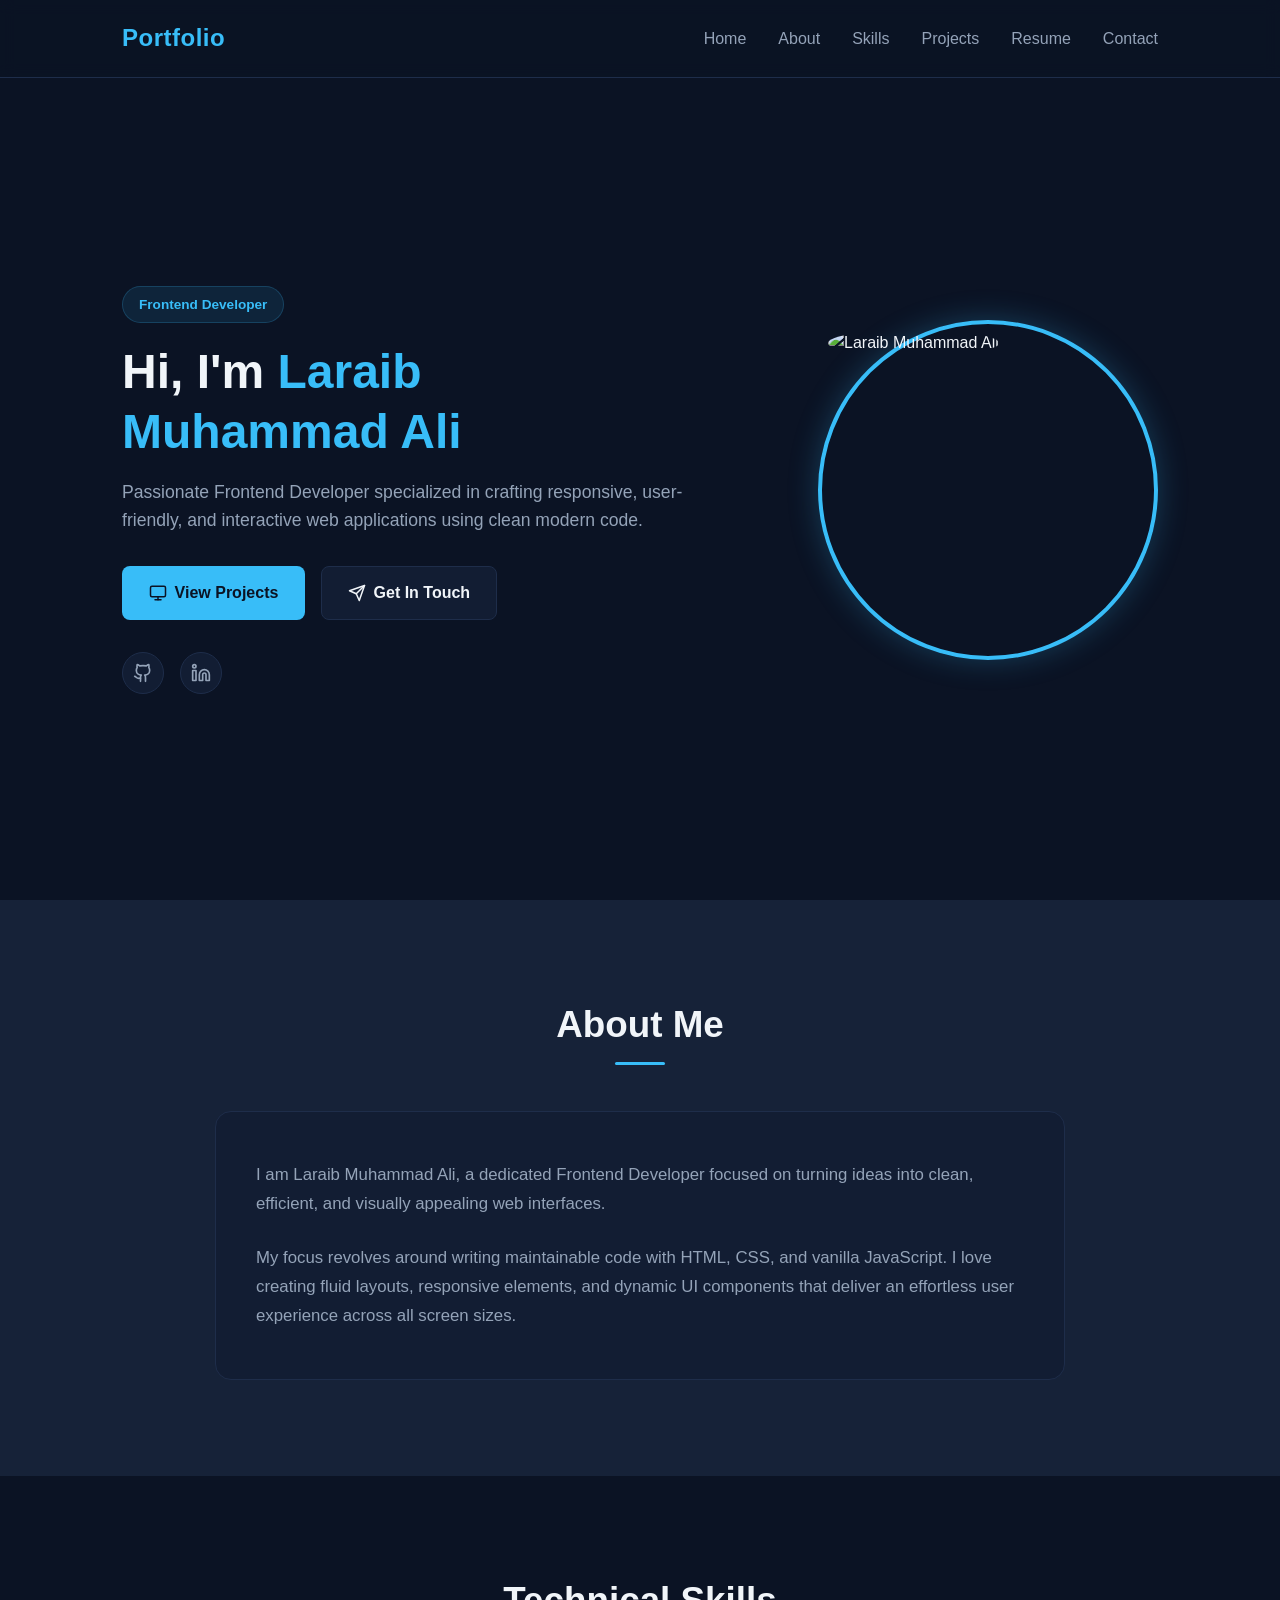
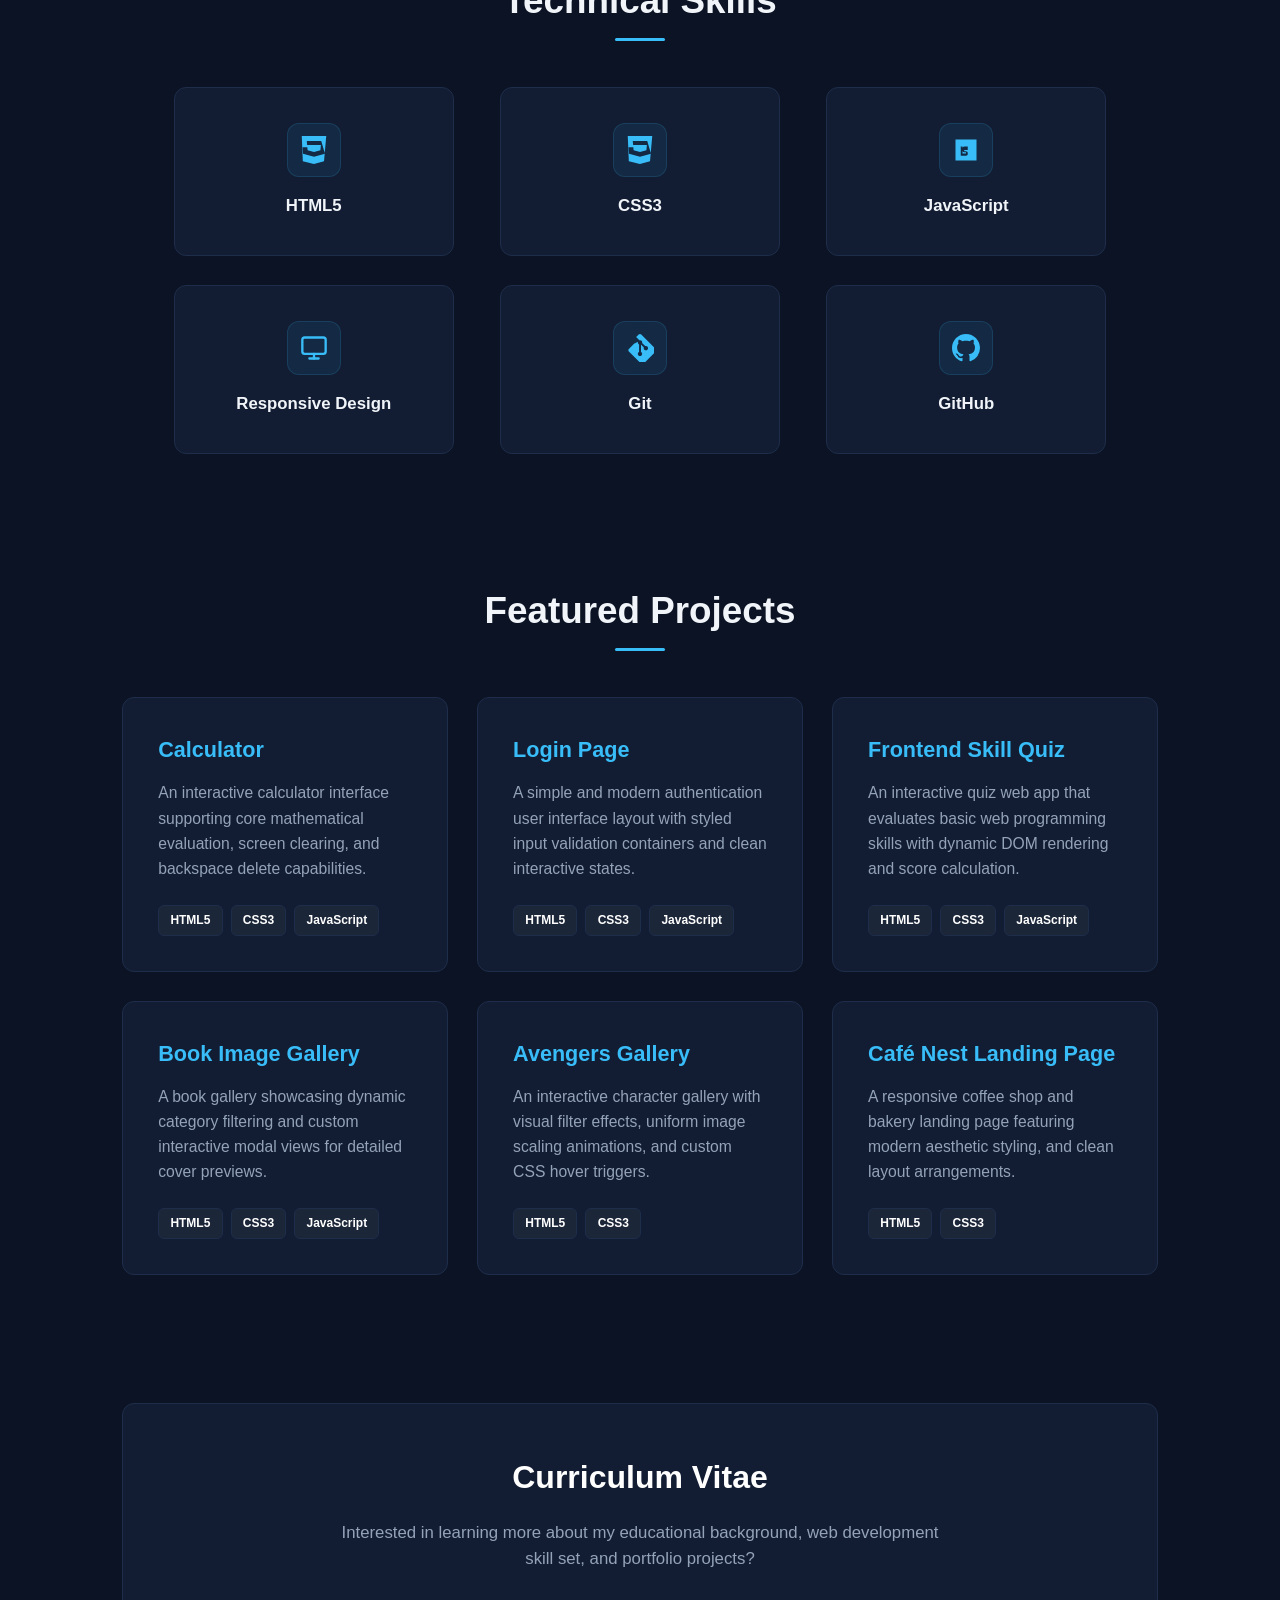
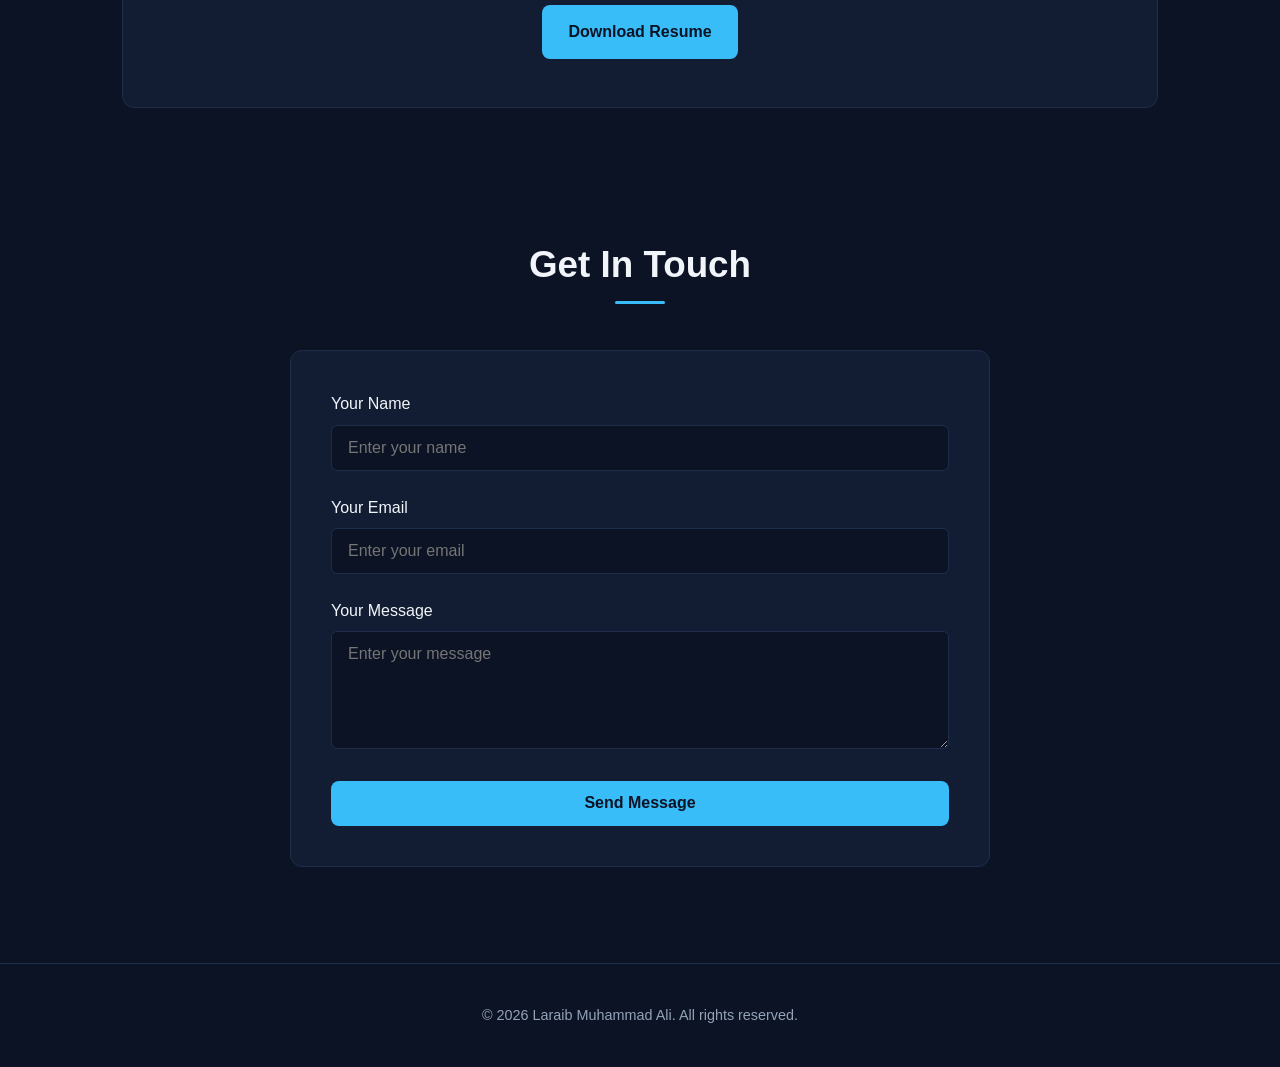
==== index.html @ 29581c3b "first commit" ====
<!DOCTYPE html>
<html lang="en">
<head>
  <meta charset="UTF-8">
  <meta name="viewport" content="width=device-width, initial-scale=1.0">
  <title>Laraib Muhammad Ali | Portfolio</title>
  <link rel="stylesheet" href="style.css">
</head>
<body>

  <header>
    <div class="header-container">
      <a href="#" class="logo">Portfolio</a>
      <nav>
        <ul class="nav-links">
          <li><a href="#home">Home</a></li>
          <li><a href="#about">About</a></li>
          <li><a href="#skills">Skills</a></li>
          <li><a href="#projects">Projects</a></li>
          <li><a href="#resume">Resume</a></li>
          <li><a href="#contact">Contact</a></li>
        </ul>
      </nav>
    </div>
  </header>

  <main>
    <section id="home" class="hero">
      <div class="hero-content">
        <span class="role-pill">Frontend Developer</span>
        <h1>Hi, I'm <span>Laraib <br> Muhammad Ali</span></h1>
        <p>Passionate Frontend Developer specialized in crafting responsive, user-friendly, and interactive web applications using clean modern code.</p>
        <div class="hero-actions">
          <a href="#projects" class="btn btn-primary">
            <svg xmlns="http://www.w3.org/2000/svg" width="18" height="18" viewBox="0 0 24 24" fill="none" stroke="currentColor" stroke-width="2" stroke-linecap="round" stroke-linejoin="round"><rect x="2" y="3" width="20" height="14" rx="2" ry="2"></rect><line x1="8" y1="21" x2="16" y2="21"></line><line x1="12" y1="17" x2="12" y2="21"></line></svg>
            View Projects
          </a>
          <a href="#contact" class="btn btn-secondary">
            <svg xmlns="http://www.w3.org/2000/svg" width="18" height="18" viewBox="0 0 24 24" fill="none" stroke="currentColor" stroke-width="2" stroke-linecap="round" stroke-linejoin="round"><line x1="22" y1="2" x2="11" y2="13"></line><polygon points="22 2 15 22 11 13 2 9 22 2"></polygon></svg>
            Get In Touch
          </a>
        </div>
        <div class="social-links">
          <a href="https://github.com/laraib726" target="_blank" rel="noopener noreferrer" class="icon-link" aria-label="GitHub">
            <svg xmlns="http://www.w3.org/2000/svg" width="20" height="20" viewBox="0 0 24 24" fill="none" stroke="currentColor" stroke-width="2" stroke-linecap="round" stroke-linejoin="round"><path d="M15 22v-4a4.8 4.8 0 0 0-1-3.5c3 0 6-2 6-5.5.08-1.25-.27-2.48-1-3.5.28-1.15.28-2.35 0-3.5 0 0-1 0-3 1.5-2.64-.5-5.36-.5-8 0C6 2 5 2 5 2c-.3 1.15-.3 2.35 0 3.5A5.403 5.403 0 0 0 4 9c0 3.5 3 5.5 6 5.5-.39.49-.68 1.05-.85 1.65-.17.6-.22 1.23-.15 1.85v4"></path><path d="M9 18c-4.51 2-5-2-7-2"></path></svg>
          </a>
          <a href="https://www.linkedin.com/in/laraib-muhammad-ali-13448a418?utm_source=share_via&utm_content=profile&utm_medium=member_android" target="_blank" rel="noopener noreferrer" class="icon-link" aria-label="LinkedIn">
            <svg xmlns="http://www.w3.org/2000/svg" width="20" height="20" viewBox="0 0 24 24" fill="none" stroke="currentColor" stroke-width="2" stroke-linecap="round" stroke-linejoin="round"><path d="M16 8a6 6 0 0 1 6 6v7h-4v-7a2 2 0 0 0-2-2 2 2 0 0 0-2 2v7h-4v-7a6 6 0 0 1 6-6z"></path><rect x="2" y="9" width="4" height="12"></rect><circle cx="4" cy="4" r="2"></circle></svg>
          </a>
        </div>
      </div>
      <div class="hero-image-container">
        <img src="./pic.jpg" alt="Laraib Muhammad Ali" class="profile-img">
      </div>
    </section>

    <section id="about" class="about-section-wrapper">
      <div class="section-title">
        <h2>About Me</h2>
      </div>
      <div class="about-card">
        <p>I am Laraib Muhammad Ali, a dedicated Frontend Developer focused on turning ideas into clean, efficient, and visually appealing web interfaces.</p>
        <p>My focus revolves around writing maintainable code with HTML, CSS, and vanilla JavaScript. I love creating fluid layouts, responsive elements, and dynamic UI components that deliver an effortless user experience across all screen sizes.</p>
      </div>
    </section>

    <section id="skills">
      <div class="section-title">
        <h2>Technical Skills</h2>
      </div>
      <div class="skills-grid">
        <div class="skill-card">
          <div class="skill-icon-wrapper">
            <svg class="skill-icon" viewBox="0 0 24 24"><path fill="currentColor" d="M1.5 0h21l-1.91 21.563L11.97 24 2.42 21.563zM18.2 4.2H5.8l.3 3.5h11.8l-.4 4.5-5.5 1.5-5.5-1.5-.2-2.5H2.2l.4 5.5 9.4 2.6 9.4-2.6z"/></svg>
          </div>
          <h3>HTML5</h3>
        </div>

        <div class="skill-card">
          <div class="skill-icon-wrapper">
            <svg class="skill-icon" viewBox="0 0 24 24"><path fill="currentColor" d="M1.5 0h21l-1.91 21.563L11.97 24 2.42 21.563zM18.2 4.2H5.8l.3 3.5h11.8l-.4 4.5-5.5 1.5-5.5-1.5-.2-2.5H2.2l.4 5.5 9.4 2.6 9.4-2.6z"/></svg>
          </div>
          <h3>CSS3</h3>
        </div>

        <div class="skill-card">
          <div class="skill-icon-wrapper">
            <svg class="skill-icon" viewBox="0 0 24 24"><path fill="currentColor" d="M3 3h18v18H3V3zm10.5 11.5c0-.83-.67-1.5-1.5-1.5h-1.5v-1h3V9H10.5c-.83 0-1.5.67-1.5 1.5v2c0 .83.67 1.5 1.5 1.5h1.5v1h-3v2h3c.83 0 1.5-.67 1.5-1.5v-2zM7.5 17h1.5v-8H7.5v8z"/></svg>
          </div>
          <h3>JavaScript</h3>
        </div>

        <div class="skill-card">
          <div class="skill-icon-wrapper">
            <svg class="skill-icon" viewBox="0 0 24 24" fill="none" stroke="currentColor" stroke-width="2" stroke-linecap="round" stroke-linejoin="round"><rect x="2" y="3" width="20" height="14" rx="2" ry="2"></rect><line x1="8" y1="21" x2="16" y2="21"></line><line x1="12" y1="17" x2="12" y2="21"></line></svg>
          </div>
          <h3>Responsive Design</h3>
        </div>

        <div class="skill-card">
          <div class="skill-icon-wrapper">
            <svg class="skill-icon" viewBox="0 0 24 24"><path fill="currentColor" d="M23.546 10.93L13.067.452c-.604-.603-1.582-.603-2.188 0L8.708 2.627l2.76 2.76c.645-.215 1.379-.07 1.889.44.516.515.655 1.258.428 1.909l2.647 2.647c.65-.227 1.393-.087 1.909.428.723.724.723 1.897 0 2.621-.724.723-1.898.723-2.622 0-.532-.532-.667-1.298-.403-1.96l-2.47-2.47v6.38c.162.08.315.19.447.323.723.724.723 1.897 0 2.621-.724.724-1.897.724-2.621 0-.724-.724-.724-1.897 0-2.621.163-.163.35-.285.55-.362v-6.44c-.2-.077-.387-.199-.55-.362-.533-.533-.667-1.299-.402-1.96L6.87 8.358l-4.42 4.42c-.603.603-.603 1.581 0 2.185l10.48 10.478c.603.604 1.582.604 2.186 0l10.43-10.43c.603-.603.603-1.582 0-2.185z"/></svg>
          </div>
          <h3>Git</h3>
        </div>

        <div class="skill-card">
          <div class="skill-icon-wrapper">
            <svg class="skill-icon" viewBox="0 0 24 24"><path fill="currentColor" d="M12 0C5.37 0 0 5.37 0 12c0 5.31 3.435 9.795 8.205 11.385.6.105.825-.255.825-.57 0-.285-.015-1.23-.015-2.235-3.015.555-3.795-.735-4.035-1.41-.135-.345-.72-1.41-1.23-1.695-.42-.225-1.02-.78-.015-.795.945-.015 1.62.87 1.845 1.23 1.08 1.815 2.805 1.305 3.495.99.105-.78.42-1.305.765-1.605-2.67-.3-5.46-1.335-5.46-5.925 0-1.305.465-2.385 1.23-3.225-.12-.3-.54-1.53.12-3.18 0 0 1.005-.315 3.3 1.23.96-.27 1.98-.405 3-.405s2.04.135 3 .405c2.295-1.56 3.3-1.23 3.3-1.23.66 1.65.24 2.88.12 3.18.765.84 1.23 1.905 1.23 3.225 0 4.605-2.805 5.625-5.475 5.925.435.375.81 1.095.81 2.22 0 1.605-.015 2.895-.015 3.3 0 .315.225.69.825.57A12.02 12.02 0 0024 12c0-6.63-5.37-12-12-12z"/></svg>
          </div>
          <h3>GitHub</h3>
        </div>
      </div>
    </section>

    <section id="projects">
      <div class="section-title">
        <h2>Featured Projects</h2>
      </div>
      <div class="projects-grid">
        
        <article class="project-card">
          <h3 class="project-title">
        <a href="projects/calculator/index.html" target="_blank">Calculator </a>
         </h3>
          <p>An interactive calculator interface supporting core mathematical evaluation, screen clearing, and backspace delete capabilities.</p>
          <div class="project-tech">
            <span>HTML5</span>
            <span>CSS3</span>
            <span>JavaScript</span>
          </div>
        </article>

        <article class="project-card">
           <h3 class="project-title">
        <a href="projects/Login pg/index.html" target="_blank">Login Page</a>
         </h3>
          <p>A simple and modern authentication user interface layout with styled input validation containers and clean interactive states.</p>
          <div class="project-tech">
            <span>HTML5</span>
            <span>CSS3</span>
            <span>JavaScript</span>
          </div>
        </article>

        <article class="project-card">
          <h3 class="project-title">
        <a href="projects/Frontend skill quiz/index.html" target="_blank">Frontend Skill Quiz</a>
         </h3>
          <p>An interactive quiz web app that evaluates basic web programming skills with dynamic DOM rendering and score calculation.</p>
          <div class="project-tech">
            <span>HTML5</span>
            <span>CSS3</span>
            <span>JavaScript</span>
          </div>
        </article>

        <article class="project-card">
         <h3 class="project-title">
        <a href="projects/Image Gallery/index.html" target="_blank">Book Image Gallery</a>
         </h3>
          <p>A book gallery showcasing dynamic category filtering and custom interactive modal views for detailed cover previews.</p>
          <div class="project-tech">
            <span>HTML5</span>
            <span>CSS3</span>
            <span>JavaScript</span>
          </div>
        </article>

        <article class="project-card">
       <h3 class="project-title">
        <a href="projects/Avengers/task.html" target="_blank">Avengers  Gallery</a>
         </h3>
          <p>An interactive character gallery with visual filter effects, uniform image scaling animations, and custom CSS hover triggers.</p>
          <div class="project-tech">
            <span>HTML5</span>
            <span>CSS3</span>
          </div>
        </article>

        <article class="project-card">
          <h3 class="project-title">
        <a href="projects/Cafe Nest/index.html" target="_blank">Café Nest Landing Page</a>
         </h3>
          <p>A responsive coffee shop and bakery landing page featuring modern aesthetic styling, and clean layout arrangements.</p>
          <div class="project-tech">
            <span>HTML5</span>
            <span>CSS3</span>
          </div>
        </article>

      </div>
    </section>

    <section id="resume">
      <div class="resume-card">
        <h2>Curriculum Vitae</h2>
        <p>Interested in learning more about my educational background, web development skill set, and portfolio projects?</p>
        <a href="CV.pdf" target="_blank" download class="btn btn-primary">Download Resume</a>
      </div>
    </section>

    <section id="contact">
      <div class="section-title">
        <h2>Get In Touch</h2>
      </div>
      <div class="contact-card">
        <form id="contact-form">
          <div class="form-group">
            <label for="name">Your Name</label>
            <input type="text" id="name" required placeholder="Enter your name">
          </div>
          <div class="form-group">
            <label for="email">Your Email</label>
            <input type="email" id="email" required placeholder="Enter your email">
          </div>
          <div class="form-group">
            <label for="message">Your Message</label>
            <textarea id="message" rows="5" required placeholder="Enter your message"></textarea>
          </div>
          <button type="submit" class="btn btn-primary submit-btn">Send Message</button>
        </form>
      </div>
    </section>
  </main>

  <footer>
    <p>&copy; 2026 Laraib Muhammad Ali. All rights reserved.</p>
  </footer>
  <script src="script.js"></script>

</body>
</html>
---- style.css ----
:root {
  --bg-color: rgb(11, 19, 36);
  --card-bg: rgb(18, 29, 51);
  --accent-color: #38bdf8;
  --accent-glow: rgba(56, 189, 248, 0.25);
  --text-main: rgb(241, 245, 249);
  --text-muted: rgb(148, 163, 184);
  --border-color: rgb(30, 45, 74);
}

* {
  margin: 0;
  padding: 0;
  box-sizing: border-box;
}

html {
  scroll-behavior: smooth;
  font-family: 'Segoe UI', Tahoma, Geneva, Verdana, sans-serif;
  overflow-x: hidden;
}

body {
  background-color: var(--bg-color);
  color: var(--text-main);
  line-height: 1.6;
  overflow-x: hidden;
}

header {
  position: fixed;
  top: 0;
  left: 0;
  width: 100%;
  background: rgba(11, 19, 36, 0.95);
  border-bottom: 1px solid var(--border-color);
  z-index: 1000;
  backdrop-filter: blur(8px);
}

.header-container {
  max-width: 1100px;
  margin: 0 auto;
  padding: 1.2rem 2rem;
  display: flex;
  justify-content: space-between;
  align-items: center;
}

.logo {
  font-size: 1.5rem;
  font-weight: 700;
  color: var(--accent-color);
  text-decoration: none;
  letter-spacing: 0.5px;
}

.nav-links {
  display: flex;
  list-style: none;
  gap: 2rem;
}

.nav-links a {
  color: var(--text-muted);
  text-decoration: none;
  font-weight: 500;
  transition: color 0.3s ease;
}

.nav-links a:hover {
  color: var(--accent-color);
}

main {
  max-width: 1100px;
  margin: 0 auto;
  padding: 0 2rem;
}

section {
  padding: 6rem 0 2rem;
}

.section-title {
  margin-bottom: 3.5rem;
  text-align: center;
}

.section-title h2 {
  font-size: 2.3rem;
  color: var(--text-main);
  position: relative;
  display: inline-block;
  font-weight: 700;
}

.section-title h2::after {
  content: '';
  position: absolute;
  bottom: -10px;
  left: 50%;
  transform: translateX(-50%);
  width: 50px;
  height: 3px;
  background-color: var(--accent-color);
  border-radius: 2px;
}

.role-pill {
  display: inline-block;
  background-color: rgba(56, 189, 248, 0.1);
  color: var(--accent-color);
  padding: 0.4rem 1rem;
  border-radius: 20px;
  font-size: 0.85rem;
  font-weight: 600;
  border: 1px solid rgba(56, 189, 248, 0.2);
  margin-bottom: 1.2rem;
}

.btn {
  display: inline-flex;
  align-items: center;
  gap: 0.5rem;
  padding: 0.8rem 1.6rem;
  border-radius: 8px;
  font-weight: 600;
  text-decoration: none;
  cursor: pointer;
  transition: all 0.3s ease;
  border: 1px solid transparent;
}

.btn-primary {
  background-color: var(--accent-color);
  color: var(--bg-color);
}

.btn-primary:hover {
  box-shadow: 0 0 15px var(--accent-glow);
  transform: translateY(-2px);
}

.btn-secondary {
  border-color: var(--border-color);
  color: var(--text-main);
  background: var(--card-bg);
}

.btn-secondary:hover {
  border-color: var(--accent-color);
  color: var(--accent-color);
  transform: translateY(-2px);
}

.hero {
  min-height: 100vh;
  display: flex;
  align-items: center;
  justify-content: space-between;
  gap: 3rem;
  padding-top: 7rem;
}

.hero-content {
  flex: 1;
  max-width: 600px;
}

.hero h1 {
  font-size: 3rem;
  line-height: 1.25;
  margin-bottom: 1rem;
}

.hero h1 span {
  color: var(--accent-color);
}

.hero p {
  font-size: 1.1rem;
  color: var(--text-muted);
  margin-bottom: 2rem;
}

.hero-actions {
  display: flex;
  gap: 1rem;
  margin-bottom: 2rem;
}

.social-links {
  display: flex;
  gap: 1rem;
}

.icon-link {
  color: var(--text-muted);
  display: flex;
  align-items: center;
  justify-content: center;
  width: 42px;
  height: 42px;
  border: 1px solid var(--border-color);
  border-radius: 50%;
  background-color: var(--card-bg);
  transition: all 0.3s ease;
}

.icon-link:hover {
  color: var(--accent-color);
  border-color: var(--accent-color);
  transform: translateY(-3px);
  box-shadow: 0 0 12px var(--accent-glow);
}

.hero-image-container {
  flex-shrink: 0;
  width: 340px;
  height: 340px;
  border-radius: 50%;
  border: 4px solid var(--accent-color);
  padding: 6px;
  box-shadow: 0 0 30px var(--accent-glow);
  transition: transform 0.4s ease;
}

.hero-image-container:hover {
  transform: scale(1.03);
}

.profile-img {
  width: 100%;
  height: 100%;
  border-radius: 50%;
  object-fit: cover;
  object-position: center 10%; 
}

.about-section-wrapper {
  background-color: #162238;
  width: 100vw;
  margin-left: calc(50% - 50vw);
  margin-right: calc(50% - 50vw);
  padding: 6rem max(2rem, calc((100vw - 1100px) / 2)) 6rem;
}

.about-card {
  background-color: var(--card-bg);
  padding: 3rem 2.5rem;
  max-width: 850px;
  margin: 0 auto;
  border-radius: 16px;
  border: 1px solid var(--border-color);
  transition: all 0.3s ease;
}

.about-card:hover {
  border-color: var(--accent-color);
  transform: translateY(-6px);
  box-shadow: 0 8px 25px var(--accent-glow);
}

.about-card p {
  color: var(--text-muted);
  font-size: 1.05rem;
  line-height: 1.75;
  margin-bottom: 1.5rem;
}

.about-card p:last-child {
  margin-bottom: 0;
}

.skills-grid {
  display: grid;
  grid-template-columns: repeat(auto-fit, minmax(220px, 1fr));
  gap: 1.8rem;
  max-width: 950px;
  margin: 0 auto;
  justify-content: center;
  justify-items: center;
}

.skill-card {
  background-color: var(--card-bg);
  border: 1px solid var(--border-color);
  border-radius: 12px;
  padding: 2.2rem 1.5rem;
  display: flex;
  flex-direction: column;
  align-items: center;
  justify-content: center;
  gap: 1rem;
  transition: all 0.3s ease;
  cursor: default;
  width: 100%;
  max-width: 280px;
}

.skill-card:hover {
  border-color: var(--accent-color);
  transform: translateY(-6px);
  box-shadow: 0 8px 25px var(--accent-glow);
}

.skill-icon-wrapper {
  width: 54px;
  height: 54px;
  background-color: rgba(56, 189, 248, 0.08);
  border-radius: 12px;
  display: flex;
  align-items: center;
  justify-content: center;
  border: 1px solid rgba(56, 189, 248, 0.15);
  transition: transform 0.3s ease;
}

.skill-card:hover .skill-icon-wrapper {
  transform: scale(1.1);
  background-color: rgba(56, 189, 248, 0.15);
}

.skill-icon {
  width: 28px;
  height: 28px;
  color: var(--accent-color);
}

.skill-card h3 {
  font-size: 1.05rem;
  font-weight: 600;
  color: var(--text-main);
  text-align: center;
}

.projects-grid {
  display: grid;
  grid-template-columns: repeat(auto-fit, minmax(300px, 1fr));
  gap: 1.8rem;
}

.project-card {
  background-color: var(--card-bg);
  border-radius: 12px;
  border: 1px solid var(--border-color);
  padding: 2.2rem;
  transition: all 0.3s ease;
  display: flex;
  flex-direction: column;
}

.project-card:hover {
  transform: translateY(-6px);
  border-color: var(--accent-color);
  box-shadow: 0 8px 24px rgba(0, 0, 0, 0.3);
}

.project-title,
.project-card h3 {
  font-size: 1.35rem;
  margin-bottom: 0.8rem;
  color: var(--accent-color);
  font-weight: 600;
}
.project-title a {
    color: inherit;
    text-decoration: none;
}

.project-title a:hover {
    text-decoration: underline;
}

.project-card p {
  color: var(--text-muted);
  font-size: 0.98rem;
  line-height: 1.6;
  margin-bottom: 1.5rem;
}

.project-tech {
  display: flex;
  gap: 0.5rem;
  flex-wrap: wrap;
  margin-top: auto;
}

.project-tech span {
  background-color: rgba(30, 41, 59, 0.8);
  color: #ffffff;
  font-size: 0.75rem;
  font-weight: 600;
  padding: 0.3rem 0.7rem;
  border-radius: 6px;
  border: 1px solid var(--border-color);
}

.resume-card {
  background-color: var(--card-bg);
  border: 1px solid var(--border-color);
  border-radius: 12px;
  padding: 3rem;
  text-align: center;
  transition: all 0.3s ease;
}

.resume-card:hover {
  border-color: var(--accent-color);
  box-shadow: 0 0 20px var(--accent-glow);
}

.resume-card h2 {
  font-size: 2rem;
  margin-bottom: 1rem;
  color: #ffffff;
}

.resume-card p {
  color: var(--text-muted);
  max-width: 600px;
  margin: 0 auto 2rem;
  font-size: 1.05rem;
}

.contact-card {
  background-color: var(--card-bg);
  border: 1px solid var(--border-color);
  border-radius: 12px;
  padding: 2.5rem;
  max-width: 700px;
  margin: 0 auto;
}

.form-group {
  margin-bottom: 1.5rem;
}

.form-group label {
  display: block;
  margin-bottom: 0.5rem;
  color: var(--text-main);
  font-weight: 500;
}

.form-group input,
.form-group textarea {
  width: 100%;
  padding: 0.8rem 1rem;
  background-color: var(--bg-color);
  border: 1px solid var(--border-color);
  border-radius: 6px;
  color: var(--text-main);
  font-family: inherit;
  font-size: 1rem;
  transition: border-color 0.3s ease;
}

.form-group input:focus,
.form-group textarea:focus {
  outline: none;
  border-color: var(--accent-color);
}

.submit-btn {
  width: 100%;
  font-size: 1rem;
  justify-content: center;
}

footer {
  text-align: center;
  padding: 2.5rem 0;
  border-top: 1px solid var(--border-color);
  color: var(--text-muted);
  font-size: 0.9rem;
  margin-top: 4rem;
}

@media (max-width: 850px) {
  .hero {
    flex-direction: column-reverse;
    text-align: center;
    justify-content: center;
    padding-top: 8rem;
    min-height: auto;
  }

  .hero-actions,
  .social-links {
    justify-content: center;
  }

  .hero-image-container {
    width: 240px;
    height: 240px;
  }
}

@media (max-width: 768px) {
  .header-container {
    flex-direction: column;
    padding: 1rem;
    gap: 0.8rem;
  }

  .nav-links {
    gap: 1.2rem;
    font-size: 0.85rem;
    flex-wrap: wrap;
    justify-content: center;
  }

  .hero h1 {
    font-size: 2.4rem;
  }

  section {
    padding: 4rem 0 1rem;
  }

  .about-card,
  .resume-card,
  .contact-card {
    padding: 1.5rem;
  }
}
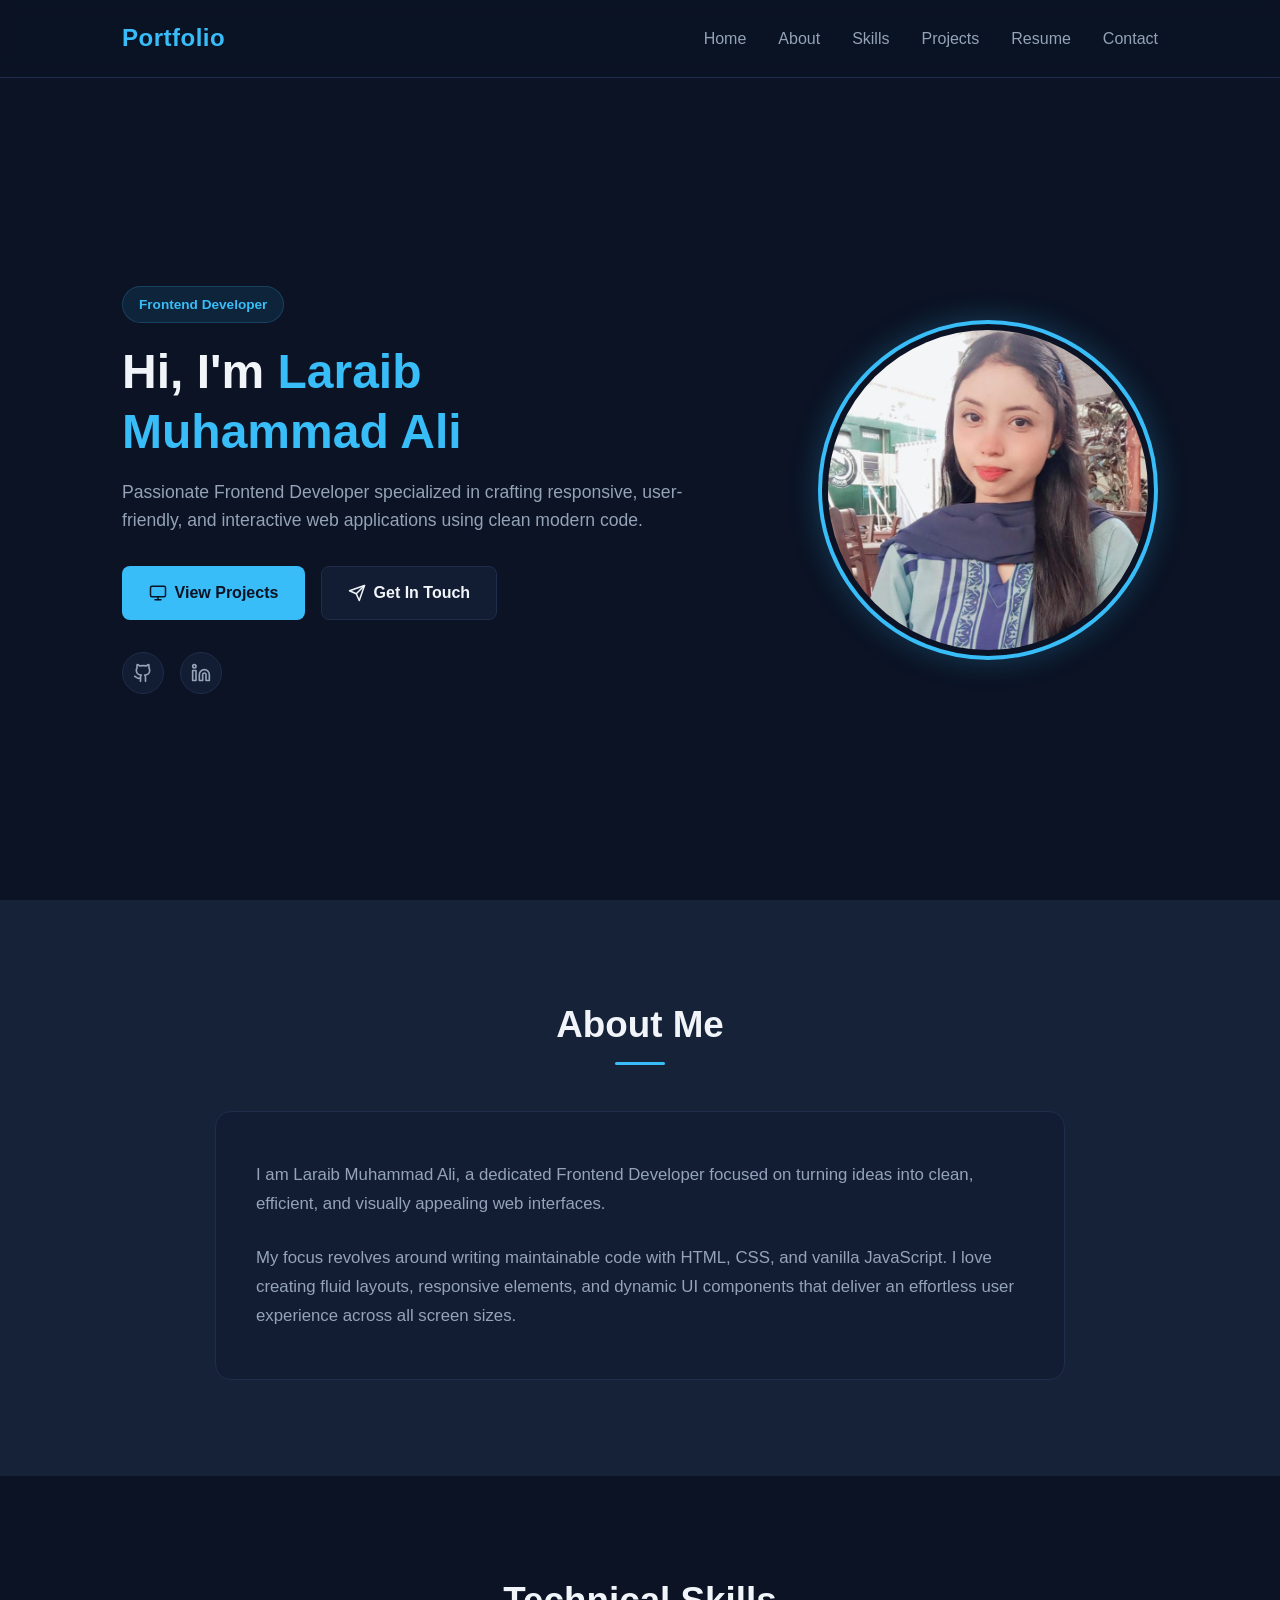
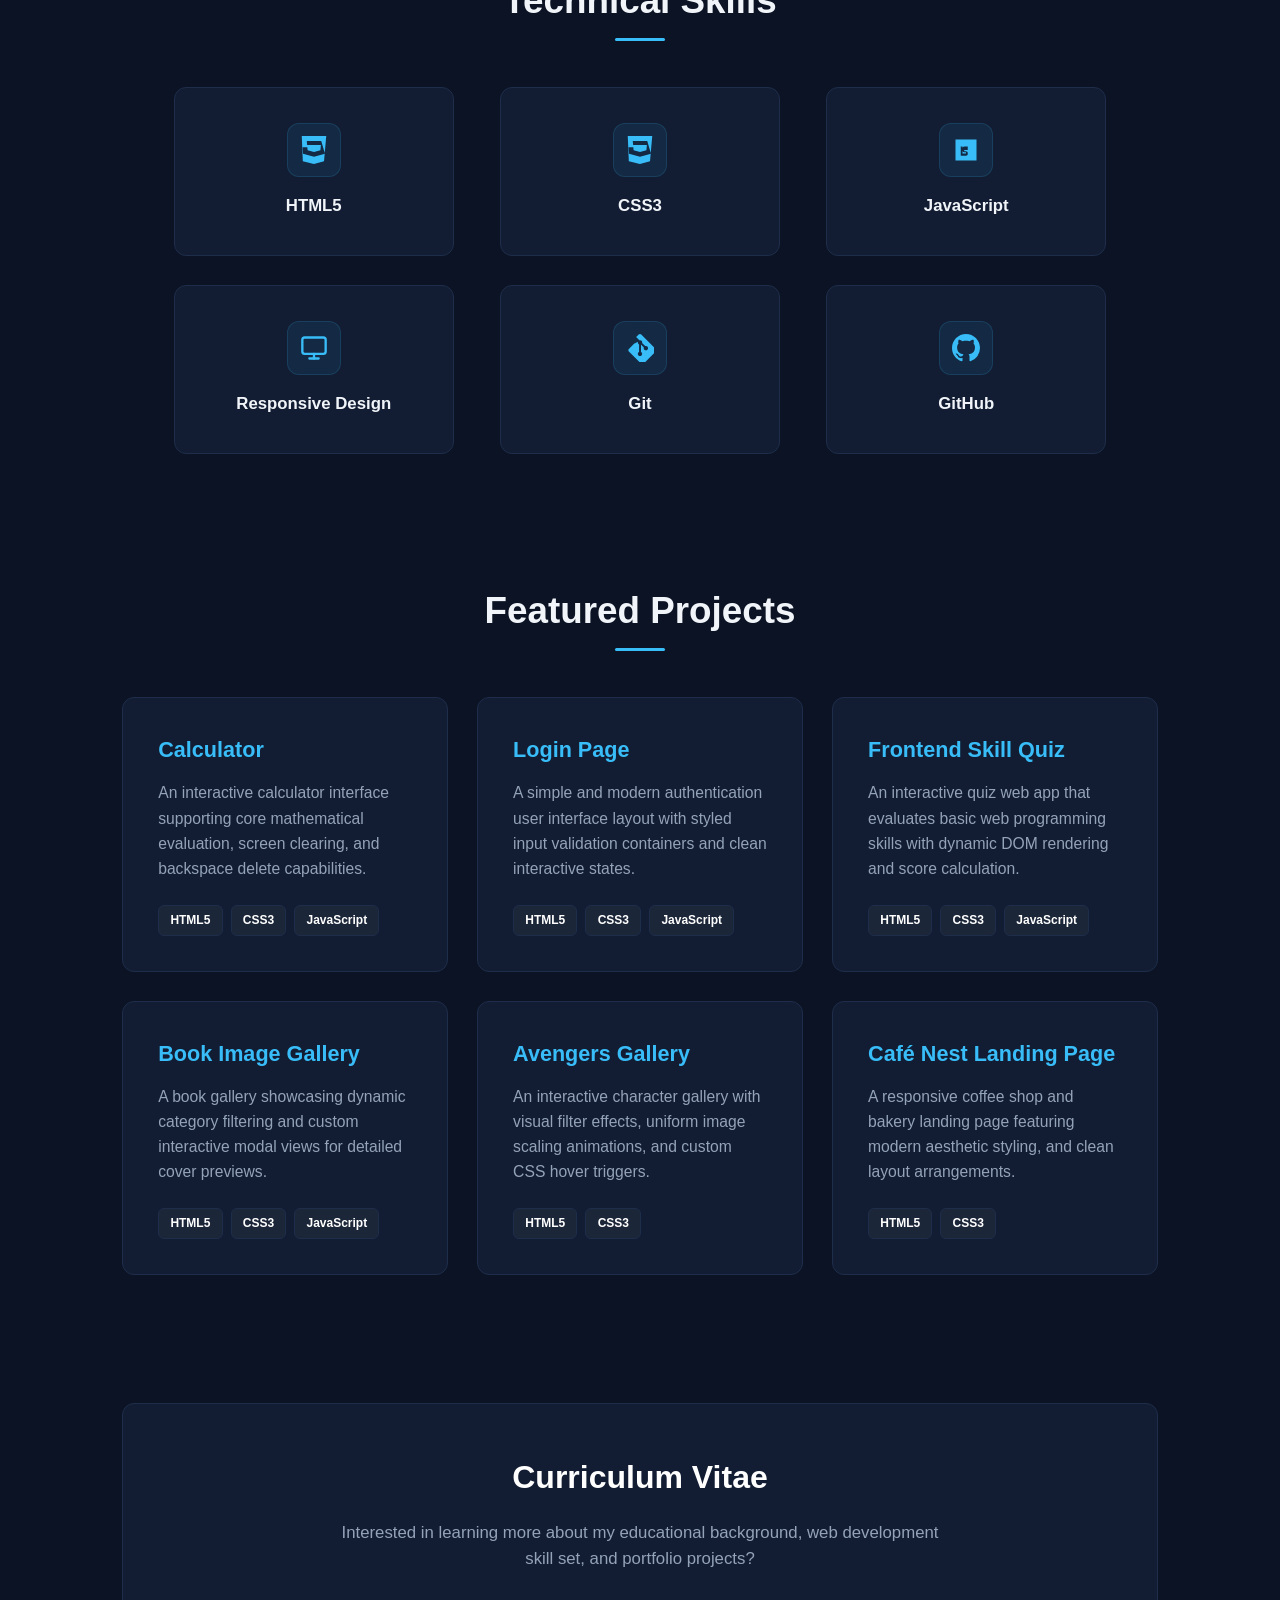
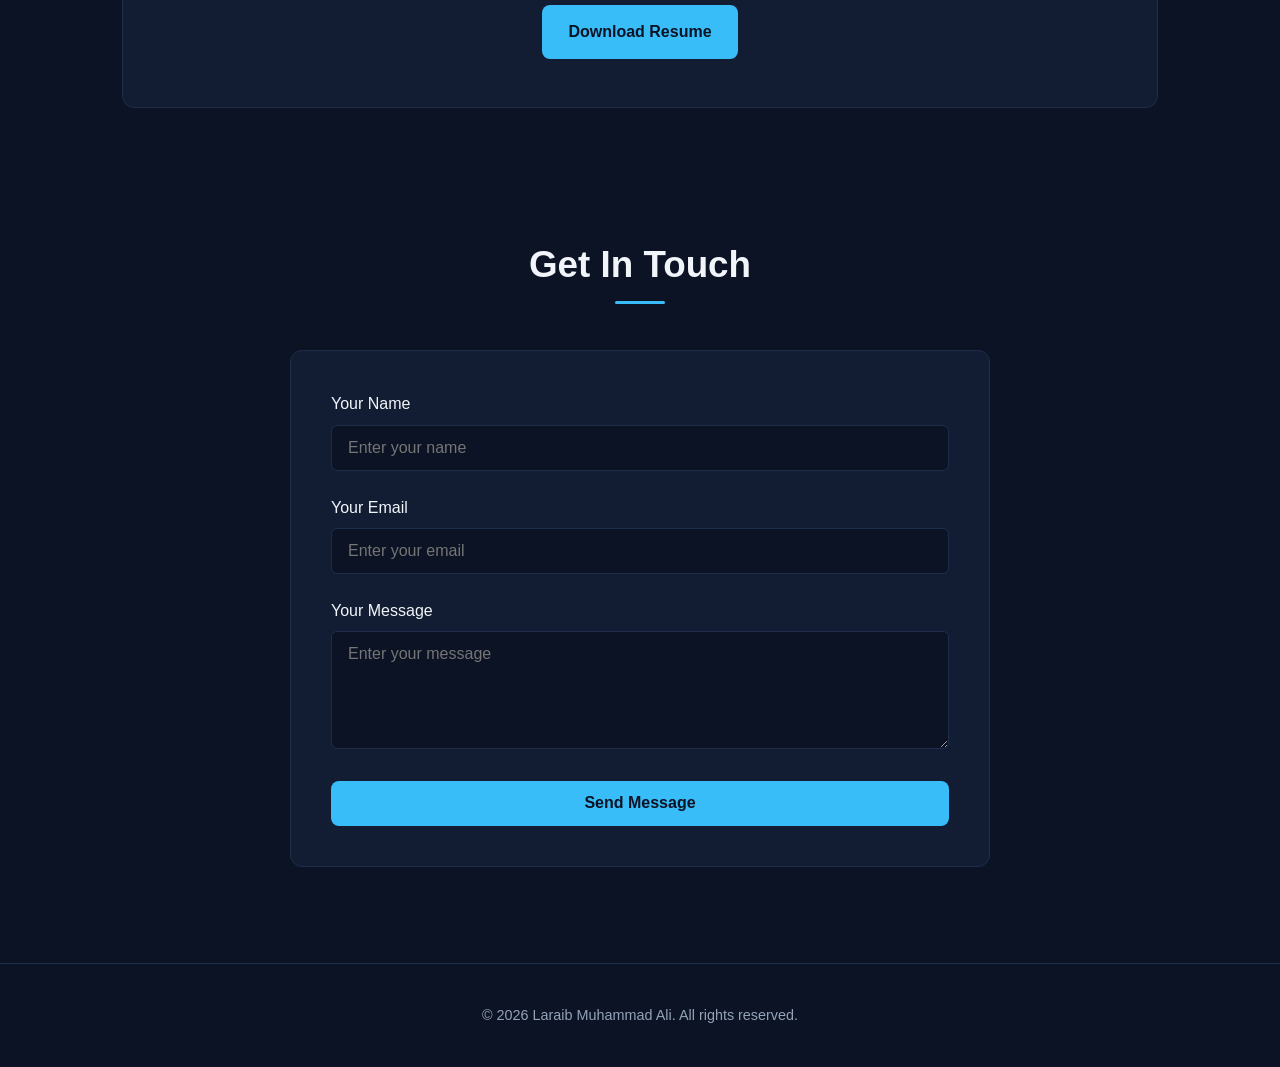
==== commit 6594f76b: "Fix profile picture path" ====
--- a/index.html
+++ b/index.html
@@ -50,7 +50,7 @@
         </div>
       </div>
       <div class="hero-image-container">
-        <img src="./pic.jpg" alt="Laraib Muhammad Ali" class="profile-img">
+        <img src="./my pic.jpg" alt="Laraib Muhammad Ali" class="profile-img">
       </div>
     </section>
 
